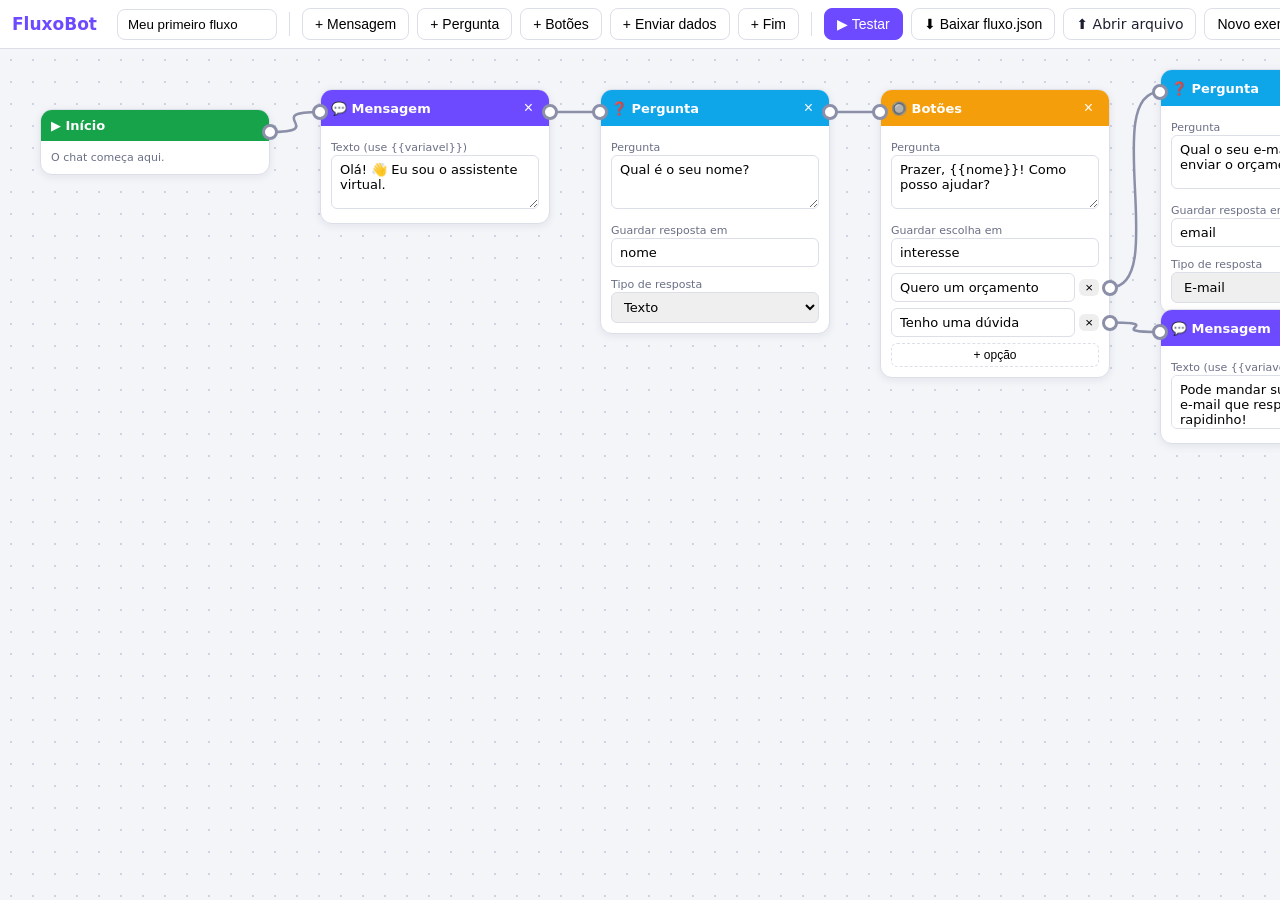
==== index.html @ 570aface "feat: FluxoBot - editor visual de chatbot e chat em portugues Co-Authored-By: Claude Sonnet 5.5 <nor" ====
<!doctype html>
<html lang="pt-BR">
<head>
  <meta charset="utf-8">
  <meta name="viewport" content="width=device-width, initial-scale=1">
  <title>FluxoBot - Editor</title>
  <link rel="stylesheet" href="estilo.css">
</head>
<body class="editor">
  <div class="barra">
    <h1>FluxoBot</h1>
    <input type="text" id="nome" placeholder="Nome do fluxo" title="Nome do fluxo">
    <span class="sep"></span>
    <button data-add="mensagem">+ Mensagem</button>
    <button data-add="pergunta">+ Pergunta</button>
    <button data-add="botoes">+ Botões</button>
    <button data-add="webhook">+ Enviar dados</button>
    <button data-add="fim">+ Fim</button>
    <span class="sep"></span>
    <button id="btn-testar" class="principal">▶ Testar</button>
    <button id="btn-baixar">⬇ Baixar fluxo.json</button>
    <label class="btn">⬆ Abrir arquivo<input type="file" id="arquivo" accept=".json" hidden></label>
    <button id="btn-novo">Novo exemplo</button>
    <span class="dica">Clique na bolinha da direita e depois na da esquerda de outro bloco para ligar. Clique na linha para apagar.</span>
  </div>
  <div class="area">
    <div id="canvas"><div id="quadro"><svg id="linhas"></svg></div></div>
    <aside id="teste">
      <div class="topo"><span>Teste do chat</span><span><button id="btn-reiniciar" title="Reiniciar">↻</button><button id="btn-fechar">✕</button></span></div>
      <div id="conversa"></div>
    </aside>
  </div>
  <script src="chat.js"></script>
  <script src="editor.js"></script>
</body>
</html>
---- estilo.css ----
:root { --cor: #6d4aff; --fundo: #f4f5f9; --borda: #dcdfe8; --texto: #1d2030; }
* { box-sizing: border-box; }
body { margin: 0; font-family: system-ui, Segoe UI, sans-serif; color: var(--texto); background: var(--fundo); }

/* ---------- Chat ---------- */
.fc-chat { display: flex; flex-direction: column; height: 100%; background: #fff; }
.fc-msgs { flex: 1; overflow-y: auto; padding: 16px; display: flex; flex-direction: column; gap: 8px; }
.fc-msg { max-width: 80%; padding: 10px 14px; border-radius: 16px; line-height: 1.4; white-space: pre-wrap; word-break: break-word; }
.fc-bot { background: #eceefc; align-self: flex-start; border-bottom-left-radius: 4px; }
.fc-user { background: var(--cor); color: #fff; align-self: flex-end; border-bottom-right-radius: 4px; }
.fc-entrada { padding: 12px; border-top: 1px solid var(--borda); min-height: 64px; }
.fc-entrada form { display: flex; gap: 8px; }
.fc-entrada input { flex: 1; padding: 10px 12px; border: 1px solid var(--borda); border-radius: 10px; font-size: 15px; }
.fc-entrada button, .fc-botoes button { background: var(--cor); color: #fff; border: 0; padding: 10px 16px; border-radius: 10px; font-size: 15px; cursor: pointer; }
.fc-botoes { display: flex; flex-wrap: wrap; gap: 8px; }
.fc-botoes button { background: #fff; color: var(--cor); border: 2px solid var(--cor); }
.fc-botoes button:hover { background: var(--cor); color: #fff; }

/* ---------- Editor ---------- */
body.editor { display: grid; grid-template-rows: auto 1fr; height: 100vh; overflow: hidden; }
.barra { display: flex; gap: 8px; align-items: center; padding: 8px 12px; background: #fff; border-bottom: 1px solid var(--borda); flex-wrap: wrap; }
.barra h1 { font-size: 17px; margin: 0 12px 0 0; color: var(--cor); }
.barra button, .barra label.btn { background: #fff; border: 1px solid var(--borda); padding: 7px 12px; border-radius: 8px; cursor: pointer; font-size: 14px; }
.barra button:hover, .barra label.btn:hover { border-color: var(--cor); }
.barra .principal { background: var(--cor); color: #fff; border-color: var(--cor); }
.barra .sep { width: 1px; height: 24px; background: var(--borda); margin: 0 4px; }
.barra input[type=text] { padding: 7px 10px; border: 1px solid var(--borda); border-radius: 8px; width: 160px; }
.area { display: flex; min-height: 0; }
#canvas { flex: 1; overflow: auto; position: relative; background-image: radial-gradient(#cfd3e3 1px, transparent 1px); background-size: 22px 22px; }
#quadro { position: relative; width: 3000px; height: 2000px; }
#linhas { position: absolute; inset: 0; width: 100%; height: 100%; pointer-events: none; }
#linhas path { fill: none; stroke: #8b8fa8; stroke-width: 2.5; pointer-events: stroke; cursor: pointer; }
#linhas path:hover { stroke: #e5484d; }
.no { position: absolute; width: 230px; background: #fff; border: 1px solid var(--borda); border-radius: 12px; box-shadow: 0 2px 8px rgba(30,30,60,.08); }
.no header { padding: 8px 10px; border-radius: 11px 11px 0 0; font-weight: 600; font-size: 13px; cursor: grab; display: flex; justify-content: space-between; align-items: center; color: #fff; }
.no header button { background: transparent; border: 0; color: #fff; cursor: pointer; font-size: 16px; }
.no .corpo { padding: 10px; display: flex; flex-direction: column; gap: 6px; }
.no textarea, .no input, .no select { width: 100%; padding: 6px 8px; border: 1px solid var(--borda); border-radius: 6px; font: inherit; font-size: 13px; }
.no textarea { resize: vertical; min-height: 54px; }
.no label { font-size: 11px; color: #6b6f85; }
.t-inicio header { background: #16a34a; } .t-mensagem header { background: #6d4aff; }
.t-pergunta header { background: #0ea5e9; } .t-botoes header { background: #f59e0b; }
.t-webhook header { background: #475569; } .t-fim header { background: #e5484d; }
.porta { position: absolute; width: 16px; height: 16px; border-radius: 50%; background: #fff; border: 3px solid #8b8fa8; cursor: pointer; z-index: 2; }
.porta:hover, .porta.ativa { border-color: var(--cor); background: var(--cor); }
.porta.entrada { left: -9px; top: 14px; }
.porta.saida { right: -9px; top: 14px; }
.opcao { display: flex; gap: 4px; position: relative; align-items: center; }
.opcao .porta { right: -19px; top: 50%; transform: translateY(-50%); }
.opcao button { border: 0; background: #eee; border-radius: 6px; cursor: pointer; }
.mini { font-size: 12px; padding: 4px 8px; border: 1px dashed var(--borda); background: #fff; border-radius: 6px; cursor: pointer; }
#teste { width: 360px; border-left: 1px solid var(--borda); display: none; flex-direction: column; background: #fff; }
#teste.aberto { display: flex; }
#teste .topo { display: flex; justify-content: space-between; padding: 8px 12px; border-bottom: 1px solid var(--borda); font-weight: 600; }
#teste .topo button { border: 0; background: transparent; cursor: pointer; }
#teste #conversa { flex: 1; min-height: 0; }
.dica { font-size: 12px; color: #6b6f85; margin-left: auto; }

/* ---------- Página do chat ---------- */
body.pagina-chat { height: 100vh; margin: 0; }
body.pagina-chat #chat { height: 100%; max-width: 520px; margin: 0 auto; }
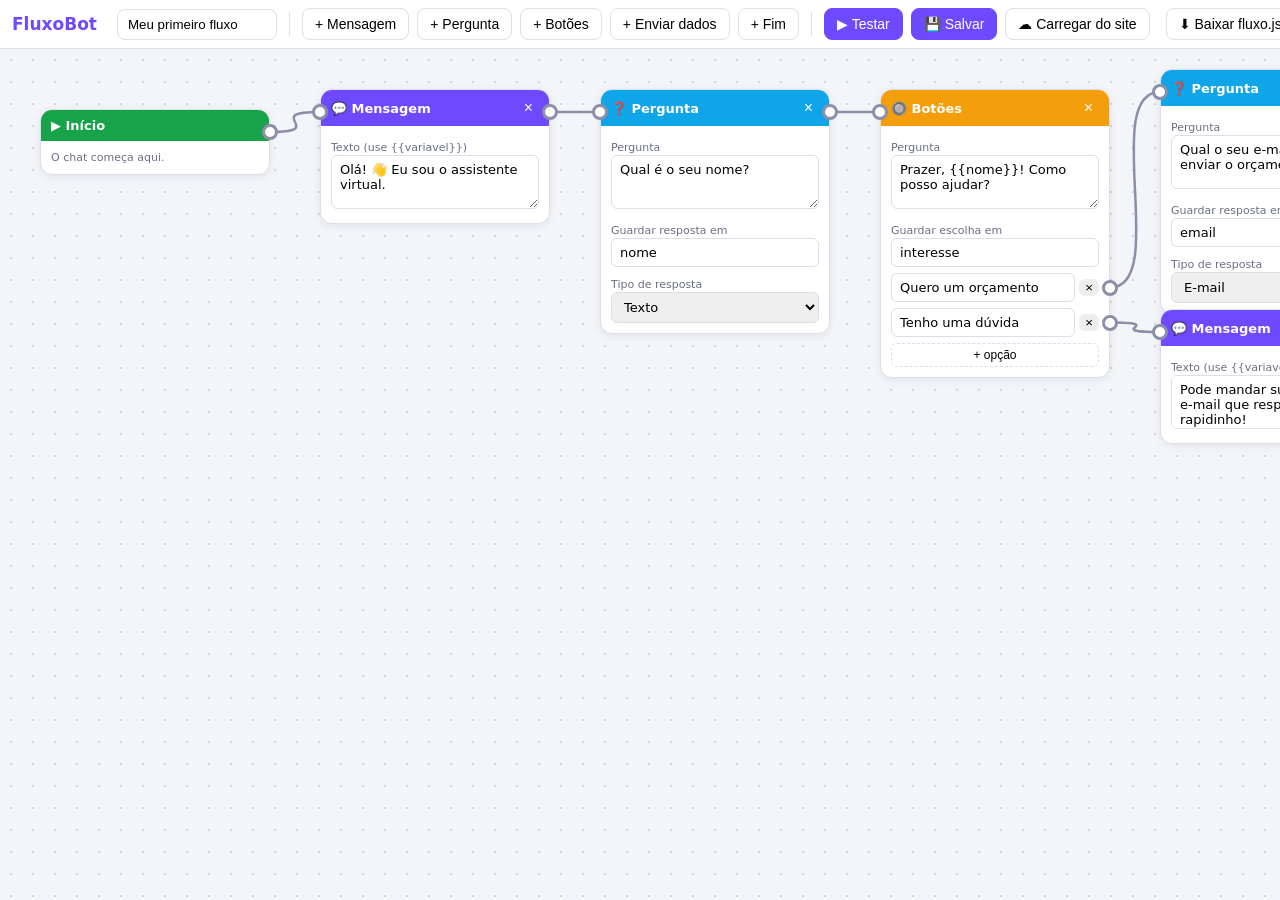
==== commit 41124c09: "feat: botao Salvar grava o fluxo direto no GitHub Co-Authored-By: Claude Sonnet 5.5 <noreply@anthrop" ====
--- a/index.html
+++ b/index.html
@@ -18,6 +18,9 @@
     <button data-add="fim">+ Fim</button>
     <span class="sep"></span>
     <button id="btn-testar" class="principal">▶ Testar</button>
+    <button id="btn-salvar" class="principal">💾 Salvar</button>
+    <button id="btn-carregar">☁ Carregar do site</button>
+    <span id="status" class="dica" style="margin-left:0"></span>
     <button id="btn-baixar">⬇ Baixar fluxo.json</button>
     <label class="btn">⬆ Abrir arquivo<input type="file" id="arquivo" accept=".json" hidden></label>
     <button id="btn-novo">Novo exemplo</button>
@@ -32,5 +35,6 @@
   </div>
   <script src="chat.js"></script>
   <script src="editor.js"></script>
+  <script src="salvar-github.js"></script>
 </body>
 </html>
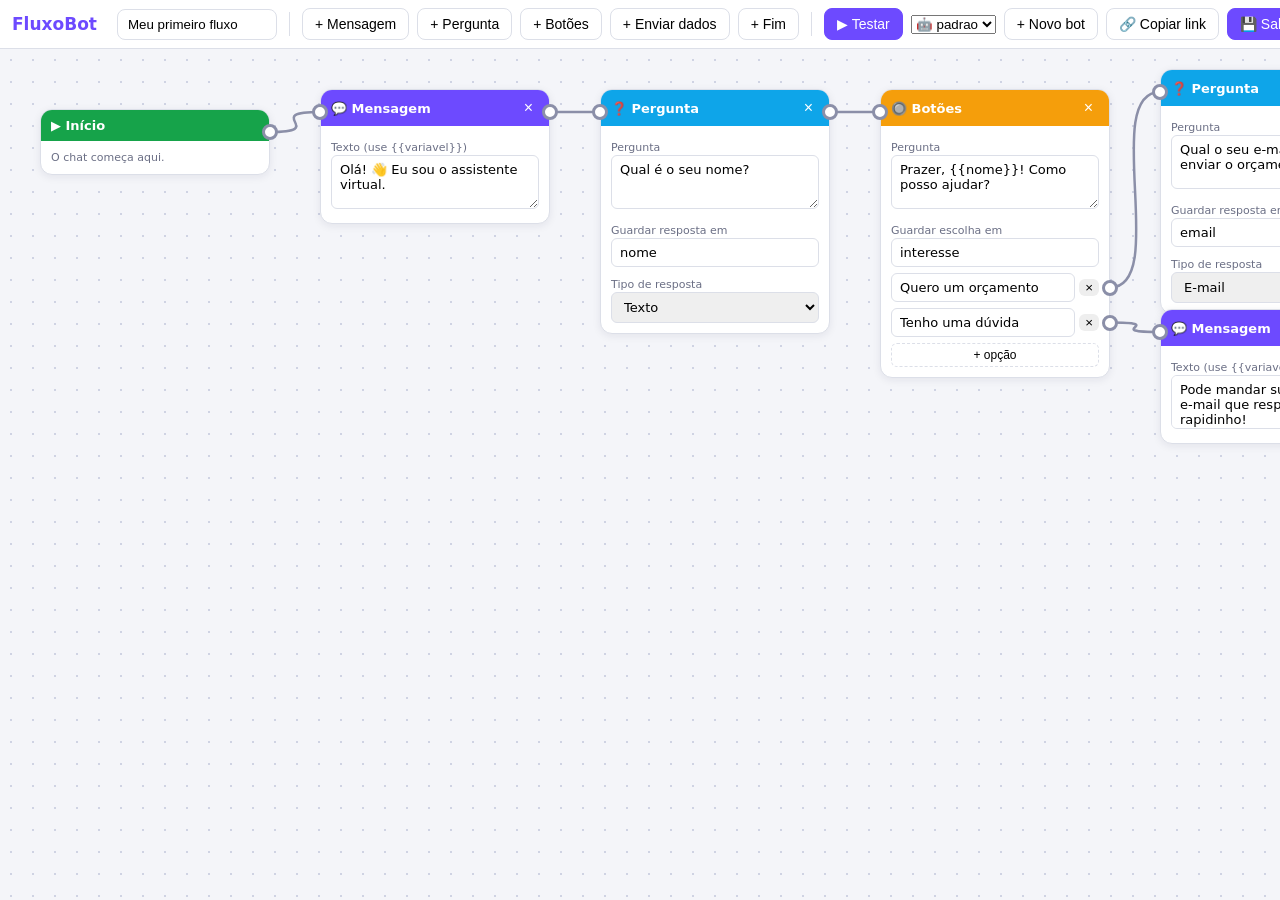
==== commit 790e8209: "feat: suporte a varios bots (pasta bots/) Co-Authored-By: Claude Sonnet 5.5 <noreply@anthropic.com>" ====
--- a/index.html
+++ b/index.html
@@ -18,8 +18,11 @@
     <button data-add="fim">+ Fim</button>
     <span class="sep"></span>
     <button id="btn-testar" class="principal">▶ Testar</button>
+    <select id="sel-bot" title="Escolha o bot"></select>
+    <button id="btn-novo-bot">+ Novo bot</button>
+    <button id="btn-link">🔗 Copiar link</button>
     <button id="btn-salvar" class="principal">💾 Salvar</button>
-    <button id="btn-carregar">☁ Carregar do site</button>
+    <button id="btn-carregar">☁ Recarregar</button>
     <span id="status" class="dica" style="margin-left:0"></span>
     <button id="btn-baixar">⬇ Baixar fluxo.json</button>
     <label class="btn">⬆ Abrir arquivo<input type="file" id="arquivo" accept=".json" hidden></label>
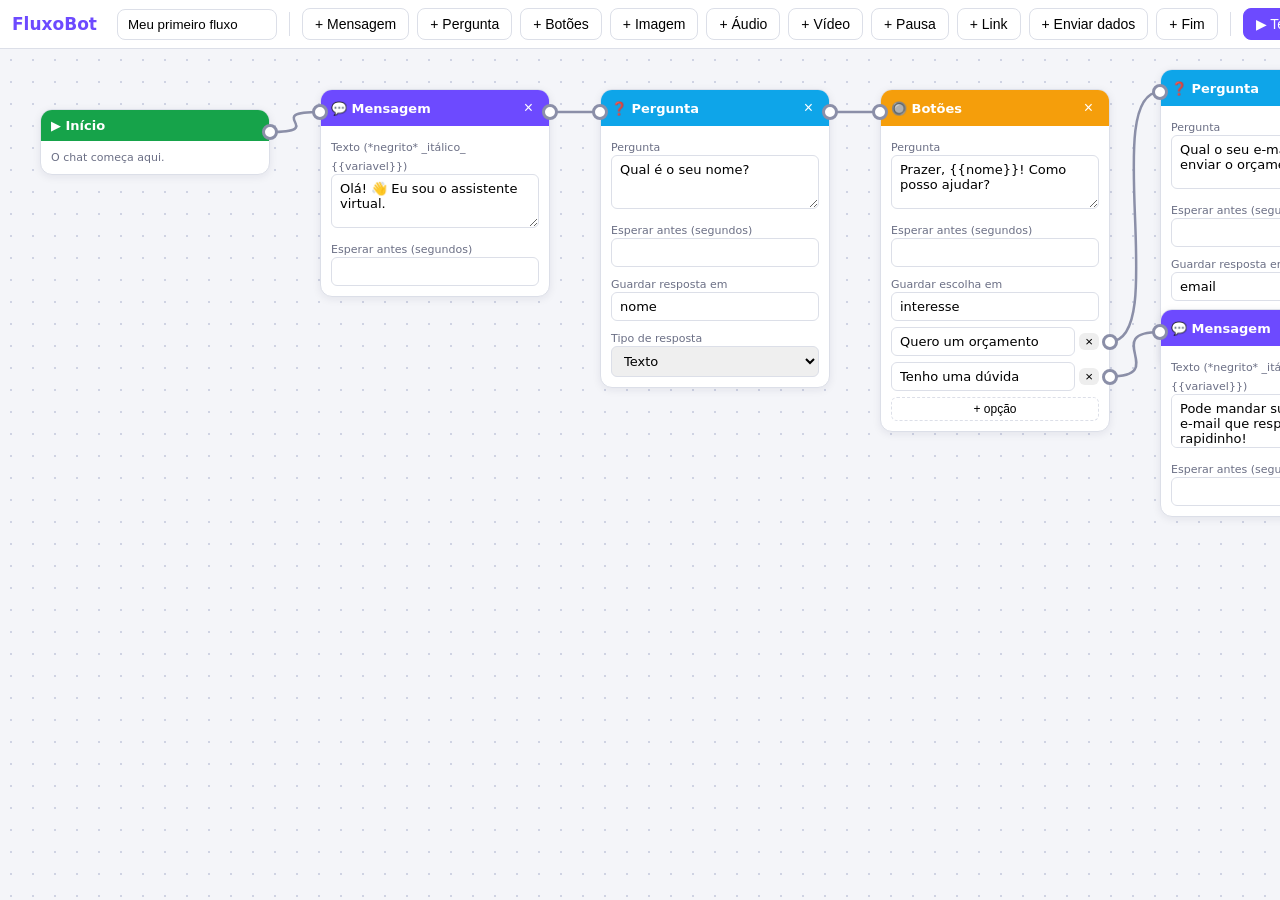
==== commit 6280251b: "feat: importar fluxos do Typebot e blocos de imagem, audio, video, link e pausa Co-Authored-By: Clau" ====
--- a/index.html
+++ b/index.html
@@ -14,6 +14,11 @@
     <button data-add="mensagem">+ Mensagem</button>
     <button data-add="pergunta">+ Pergunta</button>
     <button data-add="botoes">+ Botões</button>
+    <button data-add="imagem">+ Imagem</button>
+    <button data-add="audio">+ Áudio</button>
+    <button data-add="video">+ Vídeo</button>
+    <button data-add="espera">+ Pausa</button>
+    <button data-add="redirecionar">+ Link</button>
     <button data-add="webhook">+ Enviar dados</button>
     <button data-add="fim">+ Fim</button>
     <span class="sep"></span>
@@ -25,7 +30,7 @@
     <button id="btn-carregar">☁ Recarregar</button>
     <span id="status" class="dica" style="margin-left:0"></span>
     <button id="btn-baixar">⬇ Baixar fluxo.json</button>
-    <label class="btn">⬆ Abrir arquivo<input type="file" id="arquivo" accept=".json" hidden></label>
+    <label class="btn" title="Aceita fluxos do FluxoBot e exportados do Typebot">⬆ Importar .json<input type="file" id="arquivo" accept=".json" hidden></label>
     <button id="btn-novo">Novo exemplo</button>
     <span class="dica">Clique na bolinha da direita e depois na da esquerda de outro bloco para ligar. Clique na linha para apagar.</span>
   </div>
@@ -37,6 +42,7 @@
     </aside>
   </div>
   <script src="chat.js"></script>
+  <script src="importar-typebot.js"></script>
   <script src="editor.js"></script>
   <script src="salvar-github.js"></script>
 </body>
--- a/estilo.css
+++ b/estilo.css
@@ -59,3 +59,18 @@
 /* ---------- Página do chat ---------- */
 body.pagina-chat { height: 100vh; margin: 0; }
 body.pagina-chat #chat { height: 100%; max-width: 520px; margin: 0 auto; }
+
+/* ---------- Mídias no chat ---------- */
+.fc-midia { padding: 4px; background: #eceefc; }
+.fc-midia img, .fc-midia video { display: block; max-width: 100%; max-height: 420px; border-radius: 12px; }
+.fc-midia audio { display: block; width: 260px; max-width: 100%; }
+.fc-embed { display: block; width: 100%; min-width: 240px; aspect-ratio: 16 / 9; border: 0; border-radius: 12px; }
+.fc-link { display: inline-block; padding: 10px 16px; background: var(--cor); color: #fff; border-radius: 10px; text-decoration: none; font-weight: 600; }
+.fc-digitando { display: flex; gap: 4px; padding: 12px 14px; }
+.fc-digitando span { width: 7px; height: 7px; border-radius: 50%; background: #8b8fa8; animation: fc-pulo 1s infinite ease-in-out; }
+.fc-digitando span:nth-child(2) { animation-delay: .15s; }
+.fc-digitando span:nth-child(3) { animation-delay: .3s; }
+@keyframes fc-pulo { 0%, 60%, 100% { transform: translateY(0); opacity: .5; } 30% { transform: translateY(-4px); opacity: 1; } }
+.t-imagem header { background: #db2777; } .t-audio header { background: #7c3aed; }
+.t-video header { background: #0d9488; } .t-redirecionar header { background: #ea580c; }
+.t-espera header { background: #64748b; }
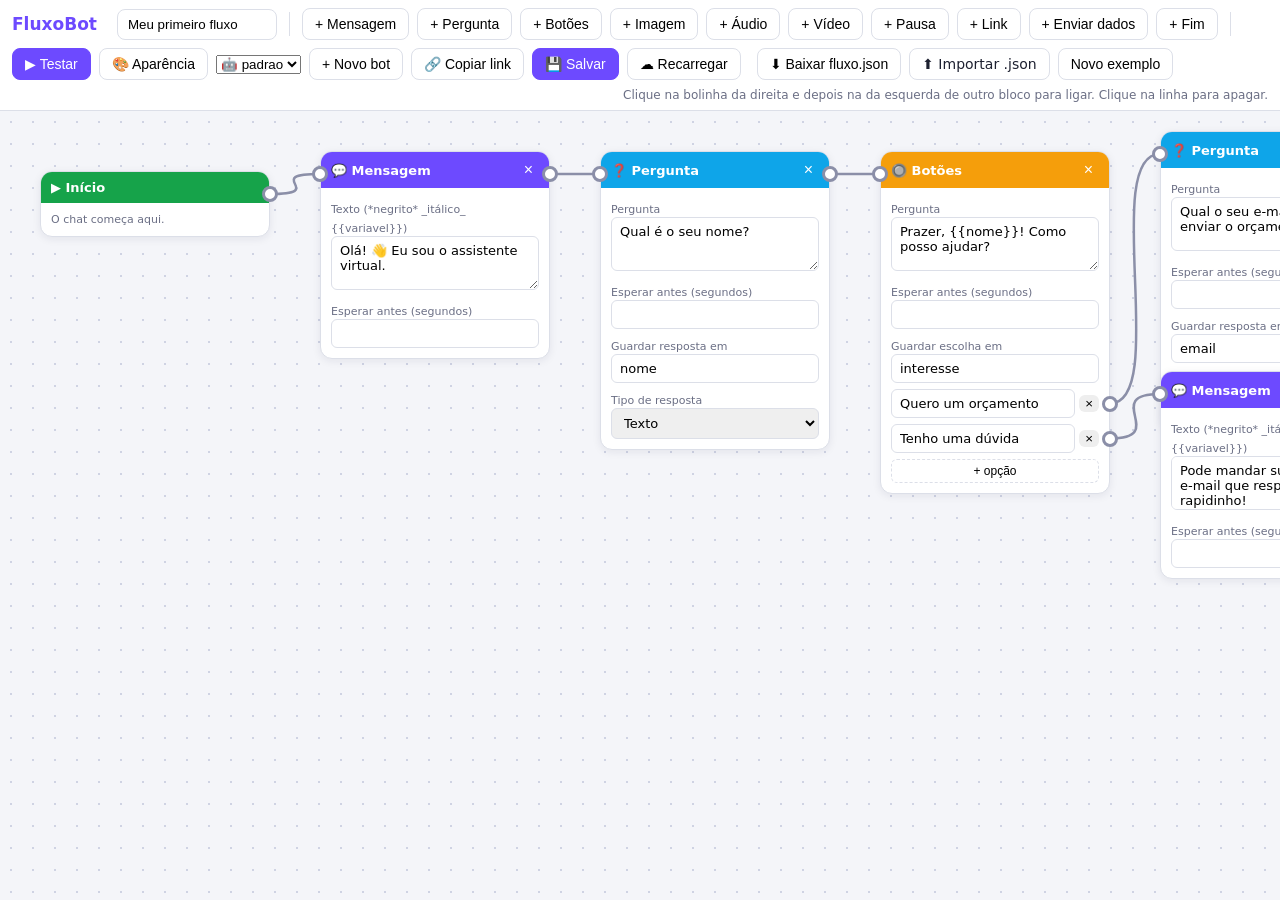
==== commit 73cd7ac8: "feat: painel de aparencia (tema) e importacao do tema do Typebot Co-Authored-By: Claude Sonnet 5.5 <" ====
--- a/index.html
+++ b/index.html
@@ -23,6 +23,7 @@
     <button data-add="fim">+ Fim</button>
     <span class="sep"></span>
     <button id="btn-testar" class="principal">▶ Testar</button>
+    <button id="btn-tema">🎨 Aparência</button>
     <select id="sel-bot" title="Escolha o bot"></select>
     <button id="btn-novo-bot">+ Novo bot</button>
     <button id="btn-link">🔗 Copiar link</button>
@@ -36,6 +37,7 @@
   </div>
   <div class="area">
     <div id="canvas"><div id="quadro"><svg id="linhas"></svg></div></div>
+    <aside id="tema"></aside>
     <aside id="teste">
       <div class="topo"><span>Teste do chat</span><span><button id="btn-reiniciar" title="Reiniciar">↻</button><button id="btn-fechar">✕</button></span></div>
       <div id="conversa"></div>
@@ -45,5 +47,6 @@
   <script src="importar-typebot.js"></script>
   <script src="editor.js"></script>
   <script src="salvar-github.js"></script>
+  <script src="tema.js"></script>
 </body>
 </html>
--- a/estilo.css
+++ b/estilo.css
@@ -74,3 +74,46 @@
 .t-imagem header { background: #db2777; } .t-audio header { background: #7c3aed; }
 .t-video header { background: #0d9488; } .t-redirecionar header { background: #ea580c; }
 .t-espera header { background: #64748b; }
+
+/* ---------- Tema (cores vêm de variáveis definidas pelo chat.js) ---------- */
+.fc-msgs { background-color: var(--fc-fundo, #fff); background-size: cover; background-position: center; }
+.fc-bot { background: var(--fc-bot-bg, #eceefc); color: var(--fc-bot-cor, inherit); }
+.fc-midia { background: var(--fc-bot-bg, #eceefc); }
+.fc-user { background: var(--fc-user-bg, var(--cor)); color: var(--fc-user-cor, #fff); }
+.fc-entrada button { background: var(--fc-btn-bg, var(--cor)); color: var(--fc-btn-cor, #fff); }
+.fc-botoes button { background: var(--fc-btn-bg, #fff); color: var(--fc-btn-cor, var(--cor)); border-color: var(--fc-btn-bg, var(--cor)); }
+.fc-botoes button:hover { background: var(--fc-btn-bg, var(--cor)); color: var(--fc-btn-cor, #fff); filter: brightness(.92); }
+.fc-link { background: var(--fc-btn-bg, var(--cor)); color: var(--fc-btn-cor, #fff); }
+.fc-barra { display: flex; align-items: center; gap: 10px; min-height: 55px; padding: 8px 12px; background: var(--fc-barra, #005e54); color: #fff; flex: none; }
+.fc-avatar { width: 38px; height: 38px; border-radius: 50%; object-fit: cover; }
+.fc-info { display: flex; flex-direction: column; flex: 1; min-width: 0; line-height: 1.2; }
+.fc-nome { font-size: 17px; font-weight: 600; white-space: nowrap; overflow: hidden; text-overflow: ellipsis; }
+.fc-status { font-size: 13px; opacity: .85; }
+.fc-acoes { display: flex; gap: 18px; align-items: center; }
+
+/* ---------- Painel Aparência (editor) ---------- */
+#tema { width: 320px; border-left: 1px solid var(--borda); display: none; flex-direction: column; background: #fff; overflow-y: auto; }
+#tema.aberto { display: flex; }
+#tema .topo { display: flex; justify-content: space-between; padding: 8px 12px; border-bottom: 1px solid var(--borda); font-weight: 600; position: sticky; top: 0; background: #fff; z-index: 1; }
+#tema .topo button { border: 0; background: transparent; cursor: pointer; font-size: 16px; }
+#tema .secao { padding: 12px; border-bottom: 1px solid var(--borda); display: flex; flex-direction: column; gap: 8px; }
+#tema h3 { margin: 0; font-size: 13px; color: #6b6f85; text-transform: uppercase; letter-spacing: .4px; }
+#tema .modelos { display: flex; gap: 8px; }
+#tema .modelos button { flex: 1; padding: 10px; border: 2px solid var(--borda); background: #fff; border-radius: 10px; cursor: pointer; font-size: 14px; }
+#tema .modelos button:hover { border-color: var(--cor); }
+#tema label { font-size: 12px; color: #6b6f85; display: block; margin-bottom: 3px; }
+#tema input[type=text] { width: 100%; padding: 7px 9px; border: 1px solid var(--borda); border-radius: 8px; font: inherit; font-size: 14px; }
+#tema .linha { display: flex; gap: 6px; }
+#tema .linha input[type=text] { flex: 1; }
+#tema .mini { white-space: nowrap; }
+#tema .cores { display: grid; grid-template-columns: 1fr 1fr; gap: 10px; }
+#tema .cor { display: flex; align-items: center; gap: 8px; }
+#tema .cor input { width: 38px; height: 30px; padding: 0; border: 1px solid var(--borda); border-radius: 6px; background: #fff; cursor: pointer; }
+#tema .cor span { font-size: 12px; line-height: 1.2; }
+#tema .interruptor { display: flex; align-items: center; gap: 8px; font-size: 14px; cursor: pointer; }
+
+/* Layout do editor: a área não pode ficar maior que a janela (o canvas rola por dentro) */
+body.editor { grid-template-columns: minmax(0, 1fr); }
+.area { min-width: 0; }
+#canvas { min-width: 0; }
+#tema, #teste { flex: none; }
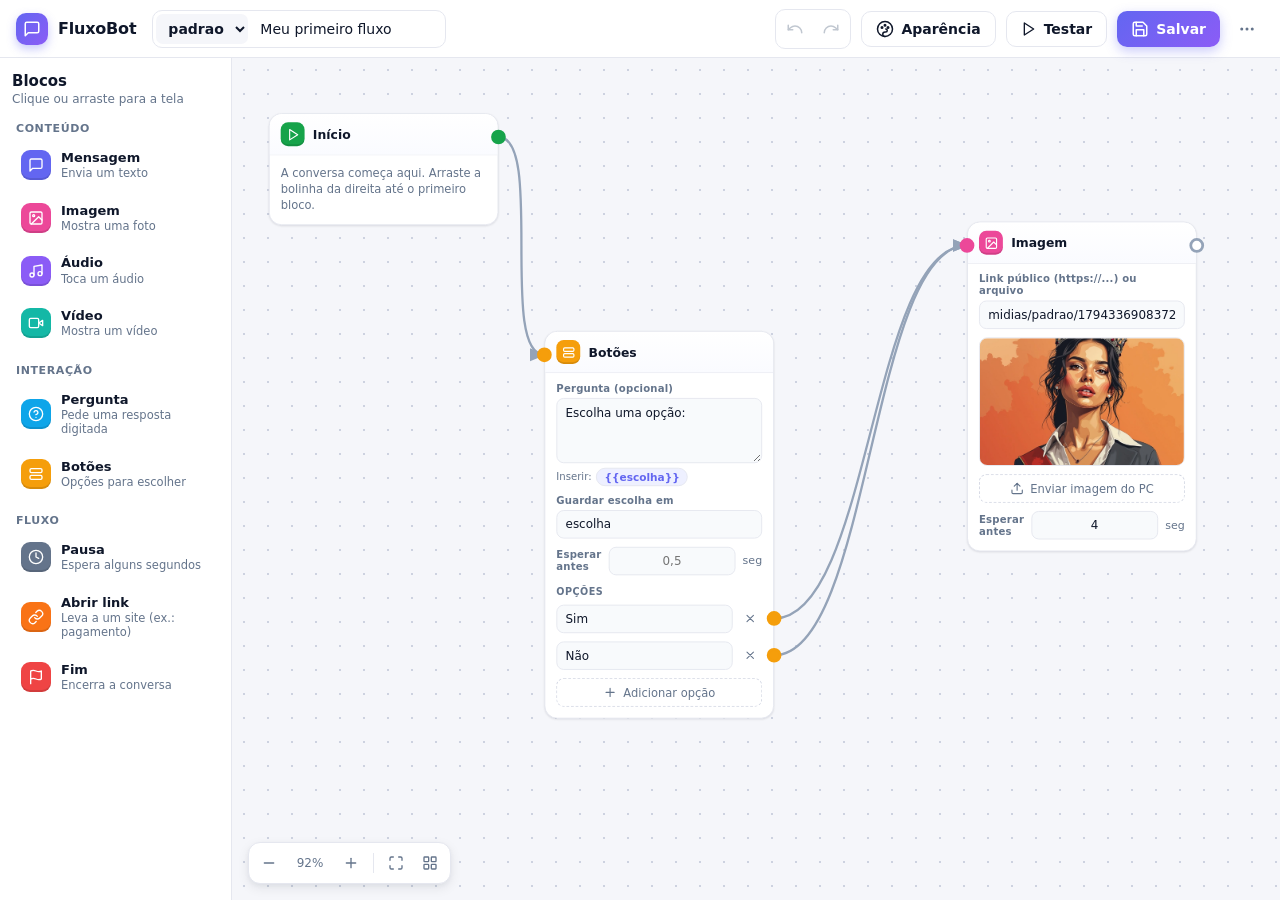
==== commit 815f5b1e: "feat: editor premium (zoom, selecao, duplicar, ligar por arraste, desfazer), registro automatico na " ====
--- a/index.html
+++ b/index.html
@@ -5,48 +5,97 @@
   <meta name="viewport" content="width=device-width, initial-scale=1">
   <title>FluxoBot - Editor</title>
   <link rel="stylesheet" href="estilo.css">
+  <link rel="stylesheet" href="editor.css">
 </head>
 <body class="editor">
-  <div class="barra">
-    <h1>FluxoBot</h1>
-    <input type="text" id="nome" placeholder="Nome do fluxo" title="Nome do fluxo">
-    <span class="sep"></span>
-    <button data-add="mensagem">+ Mensagem</button>
-    <button data-add="pergunta">+ Pergunta</button>
-    <button data-add="botoes">+ Botões</button>
-    <button data-add="imagem">+ Imagem</button>
-    <button data-add="audio">+ Áudio</button>
-    <button data-add="video">+ Vídeo</button>
-    <button data-add="espera">+ Pausa</button>
-    <button data-add="redirecionar">+ Link</button>
-    <button data-add="webhook">+ Enviar dados</button>
-    <button data-add="fim">+ Fim</button>
-    <span class="sep"></span>
-    <button id="btn-testar" class="principal">▶ Testar</button>
-    <button id="btn-tema">🎨 Aparência</button>
-    <select id="sel-bot" title="Escolha o bot"></select>
-    <button id="btn-novo-bot">+ Novo bot</button>
-    <button id="btn-link">🔗 Copiar link</button>
-    <button id="btn-salvar" class="principal">💾 Salvar</button>
-    <button id="btn-carregar">☁ Recarregar</button>
-    <span id="status" class="dica" style="margin-left:0"></span>
-    <button id="btn-baixar">⬇ Baixar fluxo.json</button>
-    <label class="btn" title="Aceita fluxos do FluxoBot e exportados do Typebot">⬆ Importar .json<input type="file" id="arquivo" accept=".json" hidden></label>
-    <button id="btn-novo">Novo exemplo</button>
-    <span class="dica">Clique na bolinha da direita e depois na da esquerda de outro bloco para ligar. Clique na linha para apagar.</span>
-  </div>
-  <div class="area">
-    <div id="canvas"><div id="quadro"><svg id="linhas"></svg></div></div>
+  <header class="topo">
+    <div class="marca">
+      <span class="logo" id="logo"></span>
+      <span class="marca-nome">FluxoBot</span>
+    </div>
+    <div class="seletor-bot">
+      <select id="sel-bot" title="Escolha o bot"></select>
+      <input type="text" id="nome" placeholder="Nome do bot" title="Nome do bot (também é o nome da aba na planilha)">
+    </div>
+    <span id="estado" class="estado"></span>
+    <button type="button" id="stats" class="stats" title="Acessos deste bot (clique para atualizar)" hidden></button>
+    <span class="espaco"></span>
+    <div class="grupo">
+      <button type="button" id="btn-desfazer" class="ico" title="Desfazer (Ctrl+Z)"></button>
+      <button type="button" id="btn-refazer" class="ico" title="Refazer (Ctrl+Y)"></button>
+    </div>
+    <button type="button" id="btn-tema" class="sec"></button>
+    <button type="button" id="btn-testar" class="sec"></button>
+    <button type="button" id="btn-salvar" class="prim"></button>
+    <button type="button" id="btn-menu" class="ico" title="Mais opções"></button>
+  </header>
+
+  <div class="corpo">
+    <aside id="paleta"></aside>
+
+    <main id="area">
+      <div id="canvas"><div id="palco"><div id="quadro"><svg id="linhas"></svg></div></div></div>
+      <div class="controles-zoom">
+        <button type="button" id="zoom-menos" title="Diminuir"></button>
+        <span id="zoom-valor">100%</span>
+        <button type="button" id="zoom-mais" title="Aumentar"></button>
+        <span class="sep"></span>
+        <button type="button" id="zoom-ajustar" title="Mostrar tudo"></button>
+        <button type="button" id="btn-organizar" title="Organizar blocos automaticamente"></button>
+      </div>
+      <div class="dica-atalhos">
+        <span><b>Ligar:</b> arraste a bolinha até outro bloco</span>
+        <span><b>Vários:</b> Shift + arrastar</span>
+        <span><b>Zoom:</b> Ctrl + roda</span>
+        <span><b>Duplicar:</b> Ctrl+D</span>
+      </div>
+    </main>
+
     <aside id="tema"></aside>
     <aside id="teste">
-      <div class="topo"><span>Teste do chat</span><span><button id="btn-reiniciar" title="Reiniciar">↻</button><button id="btn-fechar">✕</button></span></div>
+      <div class="topo-painel">
+        <span>Teste do chat</span>
+        <span class="acoes-painel">
+          <button type="button" id="btn-reiniciar" title="Reiniciar a conversa"></button>
+          <button type="button" id="btn-fechar" title="Fechar"></button>
+        </span>
+      </div>
       <div id="conversa"></div>
     </aside>
   </div>
+
+  <input type="file" id="arquivo" accept=".json" hidden>
+  <div id="toasts" aria-live="polite"></div>
+
+  <script src="ui.js"></script>
   <script src="chat.js"></script>
   <script src="importar-typebot.js"></script>
+  <script src="editor-nos.js"></script>
+  <script>
+    // Ícones dos botões fixos da barra
+    (function () {
+      const icone = (id, nome, texto, tam) => {
+        const b = document.getElementById(id);
+        b.insertAdjacentHTML("afterbegin", UI.icone(nome, tam || 18));
+        if (texto) b.append(UI.el("span", "", texto));
+      };
+      document.getElementById("logo").innerHTML = UI.icone("mensagem", 18);
+      icone("btn-desfazer", "desfazer");
+      icone("btn-refazer", "refazer");
+      icone("btn-tema", "paleta", "Aparência");
+      icone("btn-testar", "testar", "Testar", 16);
+      icone("btn-salvar", "salvar", "Salvar");
+      icone("btn-menu", "mais");
+      icone("zoom-menos", "menos", "", 16);
+      icone("zoom-mais", "mais1", "", 16);
+      icone("zoom-ajustar", "ajustar", "", 16);
+      icone("btn-organizar", "organizar", "", 16);
+      icone("btn-reiniciar", "reiniciar", "", 16);
+      icone("btn-fechar", "x", "", 16);
+    })();
+  </script>
   <script src="editor.js"></script>
-  <script src="salvar-github.js"></script>
+  <script src="bots.js"></script>
   <script src="tema.js"></script>
 </body>
 </html>
--- a/estilo.css
+++ b/estilo.css
@@ -1,89 +1,36 @@
-:root { --cor: #6d4aff; --fundo: #f4f5f9; --borda: #dcdfe8; --texto: #1d2030; }
+/* Estilo do CHAT (usado em chat.html e na prévia do editor). */
+:root { --cor: #6d4aff; --borda: #dcdfe8; --texto: #1d2030; }
 * { box-sizing: border-box; }
-body { margin: 0; font-family: system-ui, Segoe UI, sans-serif; color: var(--texto); background: var(--fundo); }
+body { margin: 0; font-family: system-ui, "Segoe UI", Roboto, sans-serif; color: var(--texto); background: #f4f5f9; }
 
-/* ---------- Chat ---------- */
 .fc-chat { display: flex; flex-direction: column; height: 100%; background: #fff; }
-.fc-msgs { flex: 1; overflow-y: auto; padding: 16px; display: flex; flex-direction: column; gap: 8px; }
+.fc-msgs { flex: 1; overflow-y: auto; padding: 16px; display: flex; flex-direction: column; gap: 8px; background-color: var(--fc-fundo, #fff); background-size: cover; background-position: center; }
 .fc-msg { max-width: 80%; padding: 10px 14px; border-radius: 16px; line-height: 1.4; white-space: pre-wrap; word-break: break-word; }
-.fc-bot { background: #eceefc; align-self: flex-start; border-bottom-left-radius: 4px; }
-.fc-user { background: var(--cor); color: #fff; align-self: flex-end; border-bottom-right-radius: 4px; }
-.fc-entrada { padding: 12px; border-top: 1px solid var(--borda); min-height: 64px; }
+.fc-bot { background: var(--fc-bot-bg, #eceefc); color: var(--fc-bot-cor, inherit); align-self: flex-start; border-bottom-left-radius: 4px; }
+.fc-user { background: var(--fc-user-bg, var(--cor)); color: var(--fc-user-cor, #fff); align-self: flex-end; border-bottom-right-radius: 4px; }
+.fc-entrada { padding: 12px; border-top: 1px solid var(--borda); min-height: 64px; background: #fff; }
 .fc-entrada form { display: flex; gap: 8px; }
 .fc-entrada input { flex: 1; padding: 10px 12px; border: 1px solid var(--borda); border-radius: 10px; font-size: 15px; }
-.fc-entrada button, .fc-botoes button { background: var(--cor); color: #fff; border: 0; padding: 10px 16px; border-radius: 10px; font-size: 15px; cursor: pointer; }
+.fc-entrada button { background: var(--fc-btn-bg, var(--cor)); color: var(--fc-btn-cor, #fff); border: 0; padding: 10px 16px; border-radius: 10px; font-size: 15px; cursor: pointer; }
 .fc-botoes { display: flex; flex-wrap: wrap; gap: 8px; }
-.fc-botoes button { background: #fff; color: var(--cor); border: 2px solid var(--cor); }
-.fc-botoes button:hover { background: var(--cor); color: #fff; }
+.fc-botoes button { background: var(--fc-btn-bg, #fff); color: var(--fc-btn-cor, var(--cor)); border: 2px solid var(--fc-btn-bg, var(--cor)); padding: 10px 16px; border-radius: 10px; font-size: 15px; cursor: pointer; }
+.fc-botoes button:hover { background: var(--fc-btn-bg, var(--cor)); color: var(--fc-btn-cor, #fff); filter: brightness(.92); }
 
-/* ---------- Editor ---------- */
-body.editor { display: grid; grid-template-rows: auto 1fr; height: 100vh; overflow: hidden; }
-.barra { display: flex; gap: 8px; align-items: center; padding: 8px 12px; background: #fff; border-bottom: 1px solid var(--borda); flex-wrap: wrap; }
-.barra h1 { font-size: 17px; margin: 0 12px 0 0; color: var(--cor); }
-.barra button, .barra label.btn { background: #fff; border: 1px solid var(--borda); padding: 7px 12px; border-radius: 8px; cursor: pointer; font-size: 14px; }
-.barra button:hover, .barra label.btn:hover { border-color: var(--cor); }
-.barra .principal { background: var(--cor); color: #fff; border-color: var(--cor); }
-.barra .sep { width: 1px; height: 24px; background: var(--borda); margin: 0 4px; }
-.barra input[type=text] { padding: 7px 10px; border: 1px solid var(--borda); border-radius: 8px; width: 160px; }
-.area { display: flex; min-height: 0; }
-#canvas { flex: 1; overflow: auto; position: relative; background-image: radial-gradient(#cfd3e3 1px, transparent 1px); background-size: 22px 22px; }
-#quadro { position: relative; width: 3000px; height: 2000px; }
-#linhas { position: absolute; inset: 0; width: 100%; height: 100%; pointer-events: none; }
-#linhas path { fill: none; stroke: #8b8fa8; stroke-width: 2.5; pointer-events: stroke; cursor: pointer; }
-#linhas path:hover { stroke: #e5484d; }
-.no { position: absolute; width: 230px; background: #fff; border: 1px solid var(--borda); border-radius: 12px; box-shadow: 0 2px 8px rgba(30,30,60,.08); }
-.no header { padding: 8px 10px; border-radius: 11px 11px 0 0; font-weight: 600; font-size: 13px; cursor: grab; display: flex; justify-content: space-between; align-items: center; color: #fff; }
-.no header button { background: transparent; border: 0; color: #fff; cursor: pointer; font-size: 16px; }
-.no .corpo { padding: 10px; display: flex; flex-direction: column; gap: 6px; }
-.no textarea, .no input, .no select { width: 100%; padding: 6px 8px; border: 1px solid var(--borda); border-radius: 6px; font: inherit; font-size: 13px; }
-.no textarea { resize: vertical; min-height: 54px; }
-.no label { font-size: 11px; color: #6b6f85; }
-.t-inicio header { background: #16a34a; } .t-mensagem header { background: #6d4aff; }
-.t-pergunta header { background: #0ea5e9; } .t-botoes header { background: #f59e0b; }
-.t-webhook header { background: #475569; } .t-fim header { background: #e5484d; }
-.porta { position: absolute; width: 16px; height: 16px; border-radius: 50%; background: #fff; border: 3px solid #8b8fa8; cursor: pointer; z-index: 2; }
-.porta:hover, .porta.ativa { border-color: var(--cor); background: var(--cor); }
-.porta.entrada { left: -9px; top: 14px; }
-.porta.saida { right: -9px; top: 14px; }
-.opcao { display: flex; gap: 4px; position: relative; align-items: center; }
-.opcao .porta { right: -19px; top: 50%; transform: translateY(-50%); }
-.opcao button { border: 0; background: #eee; border-radius: 6px; cursor: pointer; }
-.mini { font-size: 12px; padding: 4px 8px; border: 1px dashed var(--borda); background: #fff; border-radius: 6px; cursor: pointer; }
-#teste { width: 360px; border-left: 1px solid var(--borda); display: none; flex-direction: column; background: #fff; }
-#teste.aberto { display: flex; }
-#teste .topo { display: flex; justify-content: space-between; padding: 8px 12px; border-bottom: 1px solid var(--borda); font-weight: 600; }
-#teste .topo button { border: 0; background: transparent; cursor: pointer; }
-#teste #conversa { flex: 1; min-height: 0; }
-.dica { font-size: 12px; color: #6b6f85; margin-left: auto; }
-
-/* ---------- Página do chat ---------- */
-body.pagina-chat { height: 100vh; margin: 0; }
-body.pagina-chat #chat { height: 100%; max-width: 520px; margin: 0 auto; }
-
-/* ---------- Mídias no chat ---------- */
-.fc-midia { padding: 4px; background: #eceefc; }
+/* Mídias */
+.fc-midia { padding: 4px; background: var(--fc-bot-bg, #eceefc); }
 .fc-midia img, .fc-midia video { display: block; max-width: 100%; max-height: 420px; border-radius: 12px; }
 .fc-midia audio { display: block; width: 260px; max-width: 100%; }
 .fc-embed { display: block; width: 100%; min-width: 240px; aspect-ratio: 16 / 9; border: 0; border-radius: 12px; }
-.fc-link { display: inline-block; padding: 10px 16px; background: var(--cor); color: #fff; border-radius: 10px; text-decoration: none; font-weight: 600; }
+.fc-link { display: inline-block; padding: 10px 16px; background: var(--fc-btn-bg, var(--cor)); color: var(--fc-btn-cor, #fff); border-radius: 10px; text-decoration: none; font-weight: 600; }
+
+/* "digitando..." */
 .fc-digitando { display: flex; gap: 4px; padding: 12px 14px; }
 .fc-digitando span { width: 7px; height: 7px; border-radius: 50%; background: #8b8fa8; animation: fc-pulo 1s infinite ease-in-out; }
 .fc-digitando span:nth-child(2) { animation-delay: .15s; }
 .fc-digitando span:nth-child(3) { animation-delay: .3s; }
 @keyframes fc-pulo { 0%, 60%, 100% { transform: translateY(0); opacity: .5; } 30% { transform: translateY(-4px); opacity: 1; } }
-.t-imagem header { background: #db2777; } .t-audio header { background: #7c3aed; }
-.t-video header { background: #0d9488; } .t-redirecionar header { background: #ea580c; }
-.t-espera header { background: #64748b; }
 
-/* ---------- Tema (cores vêm de variáveis definidas pelo chat.js) ---------- */
-.fc-msgs { background-color: var(--fc-fundo, #fff); background-size: cover; background-position: center; }
-.fc-bot { background: var(--fc-bot-bg, #eceefc); color: var(--fc-bot-cor, inherit); }
-.fc-midia { background: var(--fc-bot-bg, #eceefc); }
-.fc-user { background: var(--fc-user-bg, var(--cor)); color: var(--fc-user-cor, #fff); }
-.fc-entrada button { background: var(--fc-btn-bg, var(--cor)); color: var(--fc-btn-cor, #fff); }
-.fc-botoes button { background: var(--fc-btn-bg, #fff); color: var(--fc-btn-cor, var(--cor)); border-color: var(--fc-btn-bg, var(--cor)); }
-.fc-botoes button:hover { background: var(--fc-btn-bg, var(--cor)); color: var(--fc-btn-cor, #fff); filter: brightness(.92); }
-.fc-link { background: var(--fc-btn-bg, var(--cor)); color: var(--fc-btn-cor, #fff); }
+/* Barra de contato (topo) */
 .fc-barra { display: flex; align-items: center; gap: 10px; min-height: 55px; padding: 8px 12px; background: var(--fc-barra, #005e54); color: #fff; flex: none; }
 .fc-avatar { width: 38px; height: 38px; border-radius: 50%; object-fit: cover; }
 .fc-info { display: flex; flex-direction: column; flex: 1; min-width: 0; line-height: 1.2; }
@@ -91,29 +38,6 @@
 .fc-status { font-size: 13px; opacity: .85; }
 .fc-acoes { display: flex; gap: 18px; align-items: center; }
 
-/* ---------- Painel Aparência (editor) ---------- */
-#tema { width: 320px; border-left: 1px solid var(--borda); display: none; flex-direction: column; background: #fff; overflow-y: auto; }
-#tema.aberto { display: flex; }
-#tema .topo { display: flex; justify-content: space-between; padding: 8px 12px; border-bottom: 1px solid var(--borda); font-weight: 600; position: sticky; top: 0; background: #fff; z-index: 1; }
-#tema .topo button { border: 0; background: transparent; cursor: pointer; font-size: 16px; }
-#tema .secao { padding: 12px; border-bottom: 1px solid var(--borda); display: flex; flex-direction: column; gap: 8px; }
-#tema h3 { margin: 0; font-size: 13px; color: #6b6f85; text-transform: uppercase; letter-spacing: .4px; }
-#tema .modelos { display: flex; gap: 8px; }
-#tema .modelos button { flex: 1; padding: 10px; border: 2px solid var(--borda); background: #fff; border-radius: 10px; cursor: pointer; font-size: 14px; }
-#tema .modelos button:hover { border-color: var(--cor); }
-#tema label { font-size: 12px; color: #6b6f85; display: block; margin-bottom: 3px; }
-#tema input[type=text] { width: 100%; padding: 7px 9px; border: 1px solid var(--borda); border-radius: 8px; font: inherit; font-size: 14px; }
-#tema .linha { display: flex; gap: 6px; }
-#tema .linha input[type=text] { flex: 1; }
-#tema .mini { white-space: nowrap; }
-#tema .cores { display: grid; grid-template-columns: 1fr 1fr; gap: 10px; }
-#tema .cor { display: flex; align-items: center; gap: 8px; }
-#tema .cor input { width: 38px; height: 30px; padding: 0; border: 1px solid var(--borda); border-radius: 6px; background: #fff; cursor: pointer; }
-#tema .cor span { font-size: 12px; line-height: 1.2; }
-#tema .interruptor { display: flex; align-items: center; gap: 8px; font-size: 14px; cursor: pointer; }
-
-/* Layout do editor: a área não pode ficar maior que a janela (o canvas rola por dentro) */
-body.editor { grid-template-columns: minmax(0, 1fr); }
-.area { min-width: 0; }
-#canvas { min-width: 0; }
-#tema, #teste { flex: none; }
+/* Página do chat */
+body.pagina-chat { height: 100vh; margin: 0; }
+body.pagina-chat #chat { height: 100%; max-width: 520px; margin: 0 auto; }
--- a/editor.css
+++ b/editor.css
@@ -0,0 +1,212 @@
+/* Editor FluxoBot: visual premium */
+:root {
+  --bg: #f5f6fa;
+  --superficie: #ffffff;
+  --borda: #e5e7ef;
+  --borda-forte: #d3d7e3;
+  --texto: #0f172a;
+  --texto-2: #64748b;
+  --acento: #6366f1;
+  --acento-2: #8b5cf6;
+  --acento-suave: #eef0ff;
+  --perigo: #e11d48;
+  --sombra-1: 0 1px 2px rgba(15, 23, 42, .06), 0 1px 3px rgba(15, 23, 42, .05);
+  --sombra-2: 0 4px 12px rgba(15, 23, 42, .08), 0 2px 4px rgba(15, 23, 42, .04);
+  --sombra-3: 0 16px 40px rgba(15, 23, 42, .18);
+  --raio: 12px;
+  --cor: #6366f1;
+}
+* { box-sizing: border-box; }
+html, body { height: 100%; }
+body.editor { margin: 0; display: flex; flex-direction: column; overflow: hidden; background: var(--bg); color: var(--texto); font-family: "Inter", system-ui, "Segoe UI", Roboto, sans-serif; font-size: 14px; }
+button { font: inherit; color: inherit; cursor: pointer; }
+button:disabled { opacity: .4; cursor: default; }
+svg { flex: none; }
+
+/* ---------- Barra superior ---------- */
+.topo { display: flex; align-items: center; gap: 10px; height: 58px; padding: 0 16px; background: rgba(255, 255, 255, .92); backdrop-filter: blur(8px); border-bottom: 1px solid var(--borda); flex: none; z-index: 20; }
+.marca { display: flex; align-items: center; gap: 10px; margin-right: 6px; }
+.logo { width: 32px; height: 32px; border-radius: 10px; display: grid; place-items: center; color: #fff; background: linear-gradient(135deg, var(--acento), var(--acento-2)); box-shadow: 0 4px 10px rgba(99, 102, 241, .35); }
+.marca-nome { font-weight: 700; font-size: 16px; letter-spacing: -.2px; }
+.seletor-bot { display: flex; align-items: center; gap: 4px; padding: 3px; border: 1px solid var(--borda); border-radius: 10px; background: var(--superficie); }
+.seletor-bot select { border: 0; background: var(--bg); padding: 6px 8px; border-radius: 7px; font: inherit; font-weight: 600; color: var(--texto); max-width: 150px; cursor: pointer; }
+.seletor-bot input { border: 0; padding: 6px 8px; width: 190px; border-radius: 7px; font: inherit; background: transparent; color: var(--texto); }
+.seletor-bot input:hover { background: var(--bg); }
+.seletor-bot input:focus { outline: 2px solid var(--acento); background: #fff; }
+.espaco { flex: 1; }
+.estado { font-size: 12px; color: var(--texto-2); padding: 4px 10px; border-radius: 999px; }
+.estado.sujo { background: #fff7ed; color: #c2410c; }
+.estado.salvo { background: #ecfdf5; color: #047857; }
+.stats { border: 1px solid var(--borda); background: var(--superficie); border-radius: 999px; padding: 5px 12px; font-size: 12px; color: var(--texto-2); }
+.stats b { color: var(--texto); }
+.stats:hover { border-color: var(--acento); }
+.grupo { display: flex; gap: 2px; padding: 2px; border: 1px solid var(--borda); border-radius: 10px; background: var(--superficie); }
+button.ico { width: 34px; height: 34px; display: grid; place-items: center; border: 0; border-radius: 8px; background: transparent; color: var(--texto-2); }
+button.ico:hover:not(:disabled) { background: var(--bg); color: var(--texto); }
+button.sec, button.prim, button.perigo { display: inline-flex; align-items: center; gap: 7px; height: 36px; padding: 0 14px; border-radius: 10px; font-weight: 600; border: 1px solid var(--borda); background: var(--superficie); transition: box-shadow .15s, border-color .15s, transform .05s; }
+button.sec:hover { border-color: var(--borda-forte); box-shadow: var(--sombra-1); }
+button.prim { color: #fff; border: 0; background: linear-gradient(135deg, var(--acento), var(--acento-2)); box-shadow: 0 4px 12px rgba(99, 102, 241, .35); }
+button.prim:hover:not(:disabled) { box-shadow: 0 6px 16px rgba(99, 102, 241, .45); }
+button.prim:active { transform: translateY(1px); }
+button.perigo { color: #fff; border: 0; background: var(--perigo); }
+
+/* ---------- Corpo ---------- */
+.corpo { flex: 1; display: flex; min-height: 0; min-width: 0; }
+#paleta { width: 232px; flex: none; background: var(--superficie); border-right: 1px solid var(--borda); padding: 14px 12px; overflow-y: auto; }
+.paleta-titulo { font-weight: 700; font-size: 15px; }
+.paleta-dica { margin: 2px 0 6px; color: var(--texto-2); font-size: 12px; }
+.paleta-grupo { margin: 16px 4px 6px; font-size: 11px; letter-spacing: .6px; text-transform: uppercase; color: var(--texto-2); }
+.bloco-item { display: flex; align-items: center; gap: 10px; width: 100%; padding: 8px; margin-bottom: 4px; border: 1px solid transparent; border-radius: 10px; background: transparent; text-align: left; cursor: grab; }
+.bloco-item:hover { background: var(--bg); border-color: var(--borda); }
+.bloco-item:active { cursor: grabbing; }
+.bloco-texto { display: flex; flex-direction: column; min-width: 0; line-height: 1.25; }
+.bloco-texto strong { font-size: 13px; }
+.bloco-texto small { color: var(--texto-2); font-size: 11.5px; }
+.chip { width: 30px; height: 30px; flex: none; display: grid; place-items: center; border-radius: 9px; color: #fff; background: var(--cor-no, var(--acento)); box-shadow: inset 0 -2px 0 rgba(0, 0, 0, .12); }
+
+/* ---------- Canvas ---------- */
+#area { flex: 1; min-width: 0; position: relative; }
+#canvas { position: absolute; inset: 0; overflow: auto; background-color: var(--bg); background-image: radial-gradient(#cdd2e0 1.2px, transparent 1.2px); background-size: 24px 24px; cursor: grab; }
+#canvas.arrastando { cursor: grabbing; }
+#palco { position: relative; }
+#quadro { position: absolute; left: 0; top: 0; transform-origin: 0 0; }
+#linhas { position: absolute; inset: 0; width: 100%; height: 100%; pointer-events: none; overflow: visible; }
+#linhas .linha { fill: none; stroke: #94a3b8; stroke-width: 2.5; transition: stroke .15s; }
+#linhas .area-clique { fill: none; stroke: transparent; stroke-width: 16; pointer-events: stroke; cursor: pointer; }
+#linhas .aresta:hover .linha { stroke: var(--acento); }
+#linhas .remover { opacity: 0; pointer-events: all; cursor: pointer; transition: opacity .12s; }
+#linhas .remover circle { fill: #fff; stroke: var(--perigo); stroke-width: 1.5; }
+#linhas .remover path { stroke: var(--perigo); stroke-width: 2; stroke-linecap: round; }
+#linhas .aresta:hover .remover, #linhas .remover:hover { opacity: 1; }
+#linhas .temporaria { fill: none; stroke: var(--acento); stroke-width: 2.5; stroke-dasharray: 6 5; }
+#quadro.ligando .no { transition: box-shadow .12s; }
+#quadro.ligando .no.alvo { box-shadow: 0 0 0 3px var(--acento), var(--sombra-2); }
+
+.controles-zoom { position: absolute; left: 16px; bottom: 16px; display: flex; align-items: center; gap: 2px; padding: 4px; background: var(--superficie); border: 1px solid var(--borda); border-radius: 12px; box-shadow: var(--sombra-2); z-index: 5; cursor: default; }
+.controles-zoom button { width: 32px; height: 32px; display: grid; place-items: center; border: 0; background: transparent; border-radius: 8px; color: var(--texto-2); }
+.controles-zoom button:hover { background: var(--bg); color: var(--texto); }
+.controles-zoom span { min-width: 46px; text-align: center; font-size: 12px; color: var(--texto-2); }
+.controles-zoom .sep { width: 1px; min-width: 1px; height: 20px; background: var(--borda); margin: 0 4px; }
+.dica-atalhos { position: absolute; bottom: 22px; left: 50%; transform: translateX(-50%); display: flex; gap: 16px; padding: 6px 14px; border-radius: 999px; background: rgba(15, 23, 42, .78); color: #e2e8f0; font-size: 12px; pointer-events: none; z-index: 4; white-space: nowrap; opacity: .0; transition: opacity .3s; }
+#area:hover .dica-atalhos { opacity: 1; }
+.dica-atalhos b { color: #fff; }
+.retangulo-selecao { position: fixed; border: 1.5px solid var(--acento); background: rgba(99, 102, 241, .1); border-radius: 4px; z-index: 30; pointer-events: none; }
+
+/* ---------- Blocos ---------- */
+.no { position: absolute; width: 250px; background: var(--superficie); border: 1px solid var(--borda); border-radius: 14px; box-shadow: var(--sombra-1); cursor: default; }
+.no:hover { box-shadow: var(--sombra-2); }
+.no.selecionado { border-color: var(--acento); box-shadow: 0 0 0 3px rgba(99, 102, 241, .25), var(--sombra-2); }
+.no-cab { display: flex; align-items: center; gap: 9px; padding: 9px 12px; border-bottom: 1px solid var(--borda); border-radius: 14px 14px 0 0; cursor: grab; user-select: none; background: linear-gradient(180deg, #fff, #fafbff); }
+.no-cab:active { cursor: grabbing; }
+.no-titulo { font-weight: 650; font-size: 13.5px; }
+.no .chip { width: 26px; height: 26px; border-radius: 8px; }
+.no-corpo { padding: 10px 12px 12px; display: flex; flex-direction: column; gap: 9px; }
+.no-acoes { position: absolute; right: 8px; top: -17px; display: none; gap: 2px; padding: 3px; background: var(--superficie); border: 1px solid var(--borda); border-radius: 10px; box-shadow: var(--sombra-2); z-index: 3; }
+.no:hover .no-acoes, .no.selecionado .no-acoes { display: flex; }
+.no-acoes button { width: 28px; height: 28px; display: grid; place-items: center; border: 0; background: transparent; border-radius: 7px; color: var(--texto-2); }
+.no-acoes button:hover { background: var(--bg); color: var(--texto); }
+.no-acoes button.perigo { color: var(--perigo); height: 28px; padding: 0; background: transparent; box-shadow: none; border: 0; }
+.no-acoes button.perigo:hover { background: #fff1f2; }
+.dica-no { margin: 0; color: var(--texto-2); font-size: 12.5px; line-height: 1.4; }
+
+.campo { display: flex; flex-direction: column; gap: 4px; }
+.campo .rotulo, .rotulo-secao { font-size: 11px; font-weight: 600; color: var(--texto-2); letter-spacing: .2px; }
+.rotulo-secao { margin-top: 2px; text-transform: uppercase; letter-spacing: .5px; font-size: 10.5px; }
+.no input[type=text], .no textarea, .no select { width: 100%; padding: 7px 9px; border: 1px solid var(--borda); border-radius: 8px; background: #f8fafc; font: inherit; font-size: 13px; color: var(--texto); }
+.no textarea { resize: vertical; min-height: 58px; line-height: 1.4; }
+.no input:focus, .no textarea:focus, .no select:focus { outline: 2px solid rgba(99, 102, 241, .5); border-color: var(--acento); background: #fff; }
+.campo-linha { flex-direction: row; align-items: center; gap: 8px; }
+.campo-linha .rotulo { flex: 1; }
+.campo-linha .mini-num { width: 64px; text-align: center; }
+.campo-linha .unidade { font-size: 12px; color: var(--texto-2); }
+.chips { display: flex; flex-wrap: wrap; align-items: center; gap: 5px; margin-top: -4px; }
+.chips-rotulo { font-size: 11px; color: var(--texto-2); }
+.chip-var { padding: 2px 8px; border: 1px solid var(--borda); border-radius: 999px; background: var(--acento-suave); color: var(--acento); font-size: 11.5px; font-weight: 600; }
+.chip-var:hover { background: #e0e4ff; }
+.previa { width: 100%; max-height: 140px; object-fit: cover; border-radius: 9px; border: 1px solid var(--borda); }
+.botao-linha { display: flex; align-items: center; justify-content: center; gap: 7px; padding: 7px; border: 1px dashed var(--borda-forte); border-radius: 8px; background: transparent; color: var(--texto-2); font-size: 12.5px; }
+.botao-linha:hover { border-color: var(--acento); color: var(--acento); background: var(--acento-suave); }
+.opcao { position: relative; display: flex; align-items: center; gap: 6px; }
+.icone-mini { width: 26px; height: 26px; flex: none; display: grid; place-items: center; border: 0; background: transparent; border-radius: 6px; color: var(--texto-2); }
+.icone-mini:hover { background: #fff1f2; color: var(--perigo); }
+
+/* Portas de ligação */
+.porta { position: absolute; width: 16px; height: 16px; border-radius: 50%; background: #fff; border: 3px solid #94a3b8; z-index: 2; transition: transform .12s, background .12s, border-color .12s; }
+.porta.entrada { left: -9px; top: 17px; cursor: default; }
+.porta.saida { right: -9px; top: 17px; cursor: crosshair; }
+.porta.saida::after { content: ""; position: absolute; inset: -9px; border-radius: 50%; }
+.opcao .porta.saida { top: 50%; right: -21px; transform: translateY(-50%); }
+.porta.ligada { background: var(--cor-no, var(--acento)); border-color: var(--cor-no, var(--acento)); }
+.no .porta.saida:hover, .porta.ativa { transform: scale(1.25); border-color: var(--acento); background: var(--acento); }
+.opcao .porta.saida:hover, .opcao .porta.ativa { transform: translateY(-50%) scale(1.25); }
+#quadro.ligando .porta.entrada { transform: scale(1.15); border-color: var(--acento); }
+
+/* ---------- Painéis laterais (Aparência / Teste) ---------- */
+#tema, #teste { flex: none; width: 340px; display: none; flex-direction: column; background: var(--superficie); border-left: 1px solid var(--borda); min-height: 0; }
+#tema.aberto, #teste.aberto { display: flex; }
+#tema { overflow-y: auto; }
+.topo-painel, #tema .topo { display: flex; align-items: center; justify-content: space-between; padding: 12px 14px; font-weight: 700; border-bottom: 1px solid var(--borda); background: var(--superficie); position: sticky; top: 0; z-index: 2; }
+.acoes-painel { display: flex; gap: 2px; }
+.acoes-painel button, #tema .topo button { width: 30px; height: 30px; display: grid; place-items: center; border: 0; background: transparent; border-radius: 8px; color: var(--texto-2); }
+.acoes-painel button:hover, #tema .topo button:hover { background: var(--bg); color: var(--texto); }
+#conversa { flex: 1; min-height: 0; }
+#tema .secao { padding: 14px; border-bottom: 1px solid var(--borda); display: flex; flex-direction: column; gap: 10px; }
+#tema h3 { margin: 0; font-size: 11px; color: var(--texto-2); text-transform: uppercase; letter-spacing: .6px; }
+#tema .modelos { display: flex; gap: 8px; }
+#tema .modelos button { flex: 1; padding: 12px; border: 1.5px solid var(--borda); background: #fff; border-radius: 10px; font-weight: 600; }
+#tema .modelos button:hover { border-color: var(--acento); background: var(--acento-suave); }
+#tema label { font-size: 12px; color: var(--texto-2); display: block; margin-bottom: 4px; }
+#tema input[type=text] { width: 100%; padding: 8px 10px; border: 1px solid var(--borda); border-radius: 8px; font: inherit; background: #f8fafc; }
+#tema input[type=text]:focus { outline: 2px solid rgba(99, 102, 241, .5); background: #fff; }
+#tema .linha { display: flex; gap: 6px; }
+#tema .linha input[type=text] { flex: 1; }
+#tema .mini { white-space: nowrap; padding: 6px 10px; border: 1px dashed var(--borda-forte); background: #fff; border-radius: 8px; font-size: 12.5px; }
+#tema .mini:hover { border-color: var(--acento); color: var(--acento); }
+#tema .cores { display: grid; grid-template-columns: 1fr 1fr; gap: 10px; }
+#tema .cor { display: flex; align-items: center; gap: 8px; }
+#tema .cor input { width: 38px; height: 32px; padding: 0; border: 1px solid var(--borda); border-radius: 8px; background: #fff; cursor: pointer; }
+#tema .cor span { font-size: 12px; line-height: 1.2; }
+#tema .interruptor { display: flex; align-items: center; gap: 8px; font-size: 14px; color: var(--texto); cursor: pointer; margin: 0; }
+
+/* ---------- Menus, diálogos e avisos ---------- */
+.menu-flutuante { position: fixed; z-index: 100; min-width: 210px; padding: 6px; background: var(--superficie); border: 1px solid var(--borda); border-radius: 12px; box-shadow: var(--sombra-3); }
+.menu-flutuante button { display: flex; align-items: center; gap: 10px; width: 100%; padding: 8px 10px; border: 0; background: transparent; border-radius: 8px; text-align: left; }
+.menu-flutuante button:hover { background: var(--bg); }
+.menu-flutuante button.perigo { color: var(--perigo); background: transparent; box-shadow: none; height: auto; font-weight: 400; }
+.menu-flutuante button.perigo:hover { background: #fff1f2; }
+.menu-icone { display: grid; place-items: center; color: var(--cor-no, var(--texto-2)); }
+.menu-flutuante kbd { margin-left: auto; font: inherit; font-size: 11px; color: var(--texto-2); }
+.menu-sep { height: 1px; margin: 5px 4px; background: var(--borda); }
+.menu-titulo { padding: 6px 10px 4px; font-size: 11px; font-weight: 700; letter-spacing: .6px; text-transform: uppercase; color: var(--texto-2); }
+
+dialog.dlg { border: 0; border-radius: 18px; padding: 0; width: min(460px, calc(100vw - 32px)); box-shadow: var(--sombra-3); color: var(--texto); }
+dialog.dlg::backdrop { background: rgba(15, 23, 42, .45); backdrop-filter: blur(3px); }
+.dlg-form { padding: 22px; display: flex; flex-direction: column; gap: 14px; }
+.dlg-form h2 { margin: 0; font-size: 18px; letter-spacing: -.2px; }
+.dlg-desc { margin: 0; color: var(--texto-2); line-height: 1.5; }
+.dlg-campo { display: flex; flex-direction: column; gap: 6px; font-size: 12.5px; font-weight: 600; color: var(--texto-2); }
+.dlg-campo input { padding: 10px 12px; border: 1px solid var(--borda-forte); border-radius: 10px; font: inherit; font-weight: 400; color: var(--texto); }
+.dlg-campo input:focus { outline: 2px solid rgba(99, 102, 241, .5); border-color: var(--acento); }
+.dlg-ajuda { padding: 12px 14px; background: var(--acento-suave); border-radius: 10px; font-size: 12.5px; line-height: 1.55; color: #3730a3; }
+.dlg-ajuda a { color: var(--acento); font-weight: 600; }
+.dlg-ajuda ol { margin: 6px 0 0; padding-left: 18px; }
+.dlg-acoes { display: flex; justify-content: flex-end; gap: 8px; margin-top: 4px; }
+
+#toasts { position: fixed; bottom: 18px; right: 18px; display: flex; flex-direction: column; gap: 8px; z-index: 200; pointer-events: none; }
+.toast { max-width: 380px; padding: 11px 16px; border-radius: 12px; background: #0f172a; color: #fff; box-shadow: var(--sombra-3); animation: toast-entra .22s ease-out; line-height: 1.4; }
+.toast.ok { background: #047857; }
+.toast.erro { background: var(--perigo); }
+.toast.sai { opacity: 0; transform: translateY(6px); transition: all .35s; }
+@keyframes toast-entra { from { opacity: 0; transform: translateY(10px); } }
+
+@media (max-width: 1100px) {
+  .dica-atalhos { display: none; }
+  .seletor-bot input { width: 130px; }
+  #btn-tema span, #btn-testar span { display: none; }
+}
+@media (max-width: 820px) {
+  #paleta { display: none; }
+  .controles-zoom { left: 12px; }
+  #tema, #teste { position: absolute; right: 0; top: 58px; bottom: 0; z-index: 15; box-shadow: var(--sombra-3); }
+  .marca-nome { display: none; }
+}
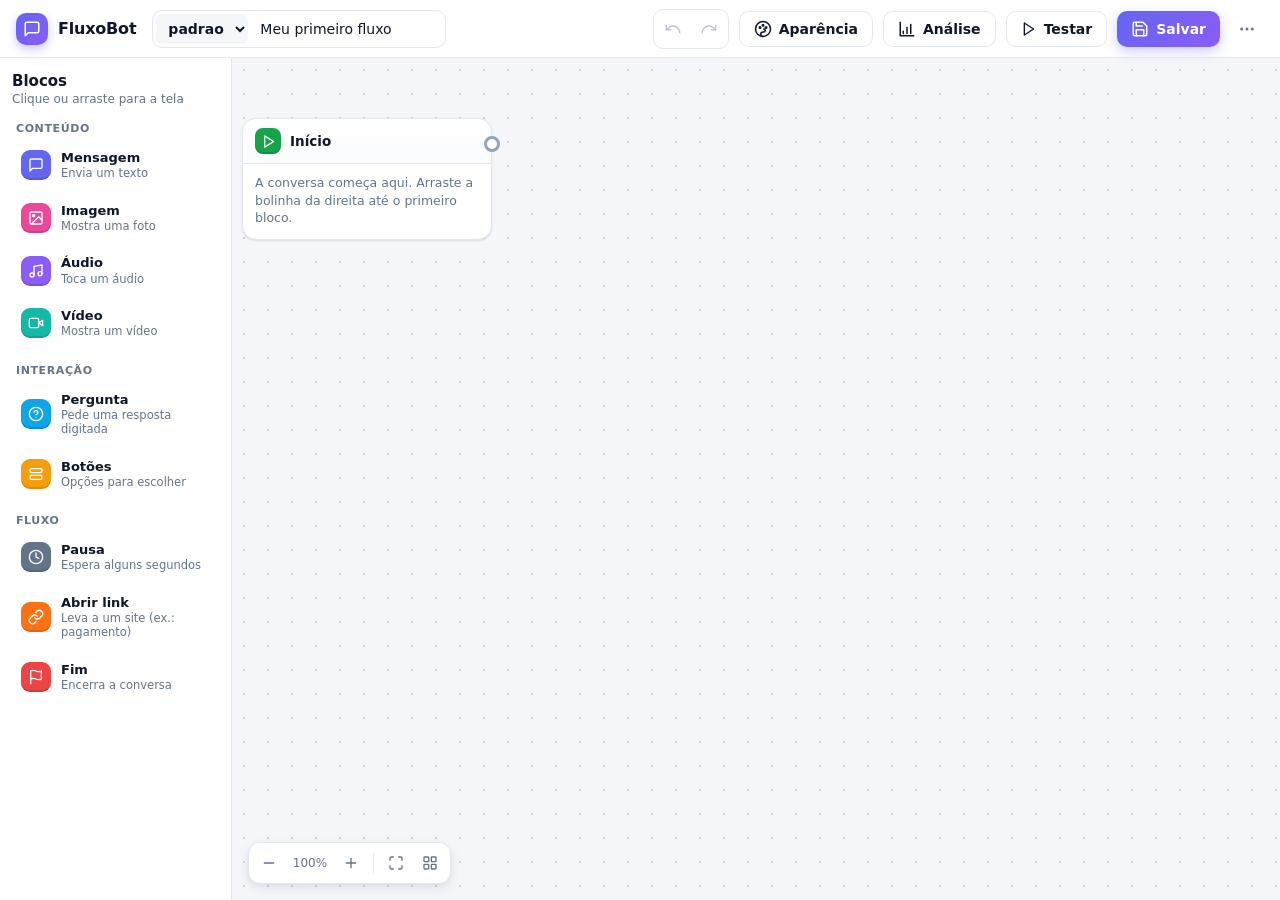
==== commit a0ffcf31: "feat: analise por bloco (funil), trilha por visitante, compactacao de imagens no envio; script v3; r" ====
--- a/index.html
+++ b/index.html
@@ -25,6 +25,7 @@
       <button type="button" id="btn-refazer" class="ico" title="Refazer (Ctrl+Y)"></button>
     </div>
     <button type="button" id="btn-tema" class="sec"></button>
+    <button type="button" id="btn-analise" class="sec" title="Onde as pessoas saem da conversa"></button>
     <button type="button" id="btn-testar" class="sec"></button>
     <button type="button" id="btn-salvar" class="prim"></button>
     <button type="button" id="btn-menu" class="ico" title="Mais opções"></button>
@@ -52,6 +53,7 @@
     </main>
 
     <aside id="tema"></aside>
+    <aside id="analise"></aside>
     <aside id="teste">
       <div class="topo-painel">
         <span>Teste do chat</span>
@@ -83,6 +85,7 @@
       icone("btn-desfazer", "desfazer");
       icone("btn-refazer", "refazer");
       icone("btn-tema", "paleta", "Aparência");
+      icone("btn-analise", "grafico", "Análise");
       icone("btn-testar", "testar", "Testar", 16);
       icone("btn-salvar", "salvar", "Salvar");
       icone("btn-menu", "mais");
@@ -97,5 +100,6 @@
   <script src="editor.js"></script>
   <script src="bots.js"></script>
   <script src="tema.js"></script>
+  <script src="analise.js"></script>
 </body>
 </html>
--- a/estilo.css
+++ b/estilo.css
@@ -13,6 +13,9 @@
 .fc-entrada input { flex: 1; padding: 10px 12px; border: 1px solid var(--borda); border-radius: 10px; font-size: 15px; }
 .fc-entrada button { background: var(--fc-btn-bg, var(--cor)); color: var(--fc-btn-cor, #fff); border: 0; padding: 10px 16px; border-radius: 10px; font-size: 15px; cursor: pointer; }
 .fc-botoes { display: flex; flex-wrap: wrap; gap: 8px; }
+.fc-msgs .fc-botoes { align-self: flex-end; justify-content: flex-end; max-width: 92%; margin-top: 2px; }
+.fc-entrada:empty { display: none; }
+.fc-entrada { padding-bottom: calc(12px + env(safe-area-inset-bottom, 0px)); }
 .fc-botoes button { background: var(--fc-btn-bg, #fff); color: var(--fc-btn-cor, var(--cor)); border: 2px solid var(--fc-btn-bg, var(--cor)); padding: 10px 16px; border-radius: 10px; font-size: 15px; cursor: pointer; }
 .fc-botoes button:hover { background: var(--fc-btn-bg, var(--cor)); color: var(--fc-btn-cor, #fff); filter: brightness(.92); }
 
@@ -21,6 +24,30 @@
 .fc-midia img, .fc-midia video { display: block; max-width: 100%; max-height: 420px; border-radius: 12px; }
 .fc-midia audio { display: block; width: 260px; max-width: 100%; }
 .fc-embed { display: block; width: 100%; min-width: 240px; aspect-ratio: 16 / 9; border: 0; border-radius: 12px; }
+/* visualização única (estilo WhatsApp) */
+.fc-chat { position: relative; }
+/* player de áudio estilo WhatsApp */
+.fc-audio { display: flex; align-items: center; gap: 8px; width: 270px; max-width: 100%; padding: 6px 8px; box-sizing: border-box; }
+.fc-audio audio { display: none; }
+.fc-vel { flex: none; min-width: 42px; border: 0; border-radius: 999px; padding: 6px 8px; background: rgba(0,0,0,.12); color: inherit; font: inherit; font-size: 13px; font-weight: 600; cursor: pointer; }
+.fc-play { flex: none; width: 28px; height: 28px; border: 0; padding: 0; background: none; color: var(--fc-btn-bg, var(--cor)); cursor: pointer; position: relative; }
+.fc-play::before { content: ""; position: absolute; left: 8px; top: 4px; border-left: 16px solid currentColor; border-top: 10px solid transparent; border-bottom: 10px solid transparent; }
+.fc-play.fc-tocando::before { left: 5px; top: 4px; width: 5px; height: 20px; border: 0; background: currentColor; box-shadow: 10px 0 0 currentColor; }
+.fc-meio { flex: 1; min-width: 0; }
+.fc-ondas { position: relative; display: flex; align-items: center; gap: 2px; height: 28px; cursor: pointer; touch-action: none; }
+.fc-ondas i { flex: 1; min-width: 2px; border-radius: 2px; background: rgba(0,0,0,.25); }
+.fc-ondas i.fc-feita { background: var(--fc-btn-bg, var(--cor)); }
+.fc-bolinha { position: absolute; top: 50%; width: 12px; height: 12px; margin: -6px 0 0 -6px; border-radius: 50%; background: var(--fc-btn-bg, var(--cor)); pointer-events: none; }
+.fc-tempo { margin-top: 2px; font-size: 12px; opacity: .7; }
+.fc-unica { display: flex; align-items: center; gap: 8px; padding: 10px 14px; }
+.fc-unica-btn { display: flex; align-items: center; gap: 8px; background: none; border: 0; padding: 0; font: inherit; color: inherit; cursor: pointer; font-weight: 600; }
+.fc-unica-btn svg, .fc-aberta svg { flex: none; }
+.fc-aberta { opacity: .65; font-style: italic; }
+.fc-aberta svg circle { stroke-dasharray: 3 3; }
+.fc-visor { position: absolute; inset: 0; z-index: 10; display: flex; align-items: center; justify-content: center; padding: 48px 12px 12px; background: rgba(0, 0, 0, .92); }
+.fc-visor img, .fc-visor video { max-width: 100%; max-height: 100%; border-radius: 8px; }
+.fc-visor .fc-embed { max-width: 100%; }
+.fc-visor-fechar { position: absolute; top: 10px; right: 12px; width: 36px; height: 36px; border: 0; border-radius: 50%; background: rgba(255, 255, 255, .15); color: #fff; font-size: 18px; cursor: pointer; }
 .fc-link { display: inline-block; padding: 10px 16px; background: var(--fc-btn-bg, var(--cor)); color: var(--fc-btn-cor, #fff); border-radius: 10px; text-decoration: none; font-weight: 600; }
 
 /* "digitando..." */
@@ -28,6 +55,8 @@
 .fc-digitando span { width: 7px; height: 7px; border-radius: 50%; background: #8b8fa8; animation: fc-pulo 1s infinite ease-in-out; }
 .fc-digitando span:nth-child(2) { animation-delay: .15s; }
 .fc-digitando span:nth-child(3) { animation-delay: .3s; }
+.fc-gravando { display: flex; align-items: center; padding: 10px 14px; color: #e53935; animation: fc-grava 1s infinite ease-in-out; }
+@keyframes fc-grava { 0%, 100% { opacity: 1; } 50% { opacity: .25; } }
 @keyframes fc-pulo { 0%, 60%, 100% { transform: translateY(0); opacity: .5; } 30% { transform: translateY(-4px); opacity: 1; } }
 
 /* Barra de contato (topo) */
@@ -39,5 +68,5 @@
 .fc-acoes { display: flex; gap: 18px; align-items: center; }
 
 /* Página do chat */
-body.pagina-chat { height: 100vh; margin: 0; }
+body.pagina-chat { height: 100vh; height: 100dvh; margin: 0; }
 body.pagina-chat #chat { height: 100%; max-width: 520px; margin: 0 auto; }
--- a/editor.css
+++ b/editor.css
@@ -152,7 +152,7 @@
 #conversa { flex: 1; min-height: 0; }
 #tema .secao { padding: 14px; border-bottom: 1px solid var(--borda); display: flex; flex-direction: column; gap: 10px; }
 #tema h3 { margin: 0; font-size: 11px; color: var(--texto-2); text-transform: uppercase; letter-spacing: .6px; }
-#tema .modelos { display: flex; gap: 8px; }
+#tema .modelos { display: grid; grid-template-columns: 1fr 1fr; gap: 8px; }
 #tema .modelos button { flex: 1; padding: 12px; border: 1.5px solid var(--borda); background: #fff; border-radius: 10px; font-weight: 600; }
 #tema .modelos button:hover { border-color: var(--acento); background: var(--acento-suave); }
 #tema label { font-size: 12px; color: var(--texto-2); display: block; margin-bottom: 4px; }
@@ -202,7 +202,7 @@
 @media (max-width: 1100px) {
   .dica-atalhos { display: none; }
   .seletor-bot input { width: 130px; }
-  #btn-tema span, #btn-testar span { display: none; }
+  #btn-tema span, #btn-testar span, #btn-analise span { display: none; }
 }
 @media (max-width: 820px) {
   #paleta { display: none; }
@@ -210,3 +210,52 @@
   #tema, #teste { position: absolute; right: 0; top: 58px; bottom: 0; z-index: 15; box-shadow: var(--sombra-3); }
   .marca-nome { display: none; }
 }
+
+/* Opção de botão sem ligação: borda tracejada laranja (a conversa pararia ali) */
+.opcao .porta.saida:not(.ligada) { border-color: #f59e0b; border-style: dashed; background: #fffbeb; }
+
+/* ---------- Painel Análise ---------- */
+#analise { flex: none; width: 360px; display: none; flex-direction: column; background: var(--superficie); border-left: 1px solid var(--borda); overflow-y: auto; min-height: 0; }
+#analise.aberto { display: flex; }
+#analise .topo { display: flex; align-items: center; justify-content: space-between; padding: 12px 14px; font-weight: 700; border-bottom: 1px solid var(--borda); background: var(--superficie); position: sticky; top: 0; z-index: 2; }
+#analise .acoes-painel button { width: 30px; height: 30px; display: grid; place-items: center; border: 0; background: transparent; border-radius: 8px; color: var(--texto-2); }
+#analise .acoes-painel button:hover { background: var(--bg); color: var(--texto); }
+#analise .secao { padding: 14px; border-bottom: 1px solid var(--borda); display: flex; flex-direction: column; gap: 8px; }
+#analise h3 { margin: 0; font-size: 11px; color: var(--texto-2); text-transform: uppercase; letter-spacing: .6px; }
+#analise .interruptor { display: flex; align-items: center; gap: 8px; font-size: 13px; cursor: pointer; margin: 0; }
+.analise-msg { margin: 16px 14px; padding: 12px 14px; border-radius: 10px; background: var(--acento-suave); color: #3730a3; line-height: 1.5; font-size: 13px; }
+.analise-msg.erro { background: #fff1f2; color: #9f1239; }
+.nota { margin: 0; font-size: 12px; color: var(--texto-2); line-height: 1.45; }
+.cartoes { display: grid; grid-template-columns: 1fr 1fr; gap: 8px; }
+.cartao { display: flex; flex-direction: column; gap: 1px; padding: 10px 12px; border: 1px solid var(--borda); border-radius: 12px; background: #fafbff; }
+.cartao strong { font-size: 22px; letter-spacing: -.5px; }
+.cartao span { font-size: 12px; color: var(--texto-2); }
+.cartao small { font-size: 11px; color: var(--texto-2); opacity: .8; }
+.dica-analise { padding: 10px 12px; border-radius: 10px; font-size: 12.5px; line-height: 1.5; border: 1px solid var(--borda); background: #f8fafc; }
+.dica-analise.alerta { background: #fff1f2; border-color: #fecdd3; color: #9f1239; }
+.dica-analise.dica { background: #fff7ed; border-color: #fed7aa; color: #9a3412; }
+.dica-analise.info { background: var(--acento-suave); border-color: #dbe0ff; color: #3730a3; }
+.fn-linha { display: flex; flex-direction: column; gap: 5px; width: 100%; padding: 7px 8px; border: 1px solid transparent; border-radius: 9px; background: transparent; text-align: left; }
+.fn-linha:hover { background: var(--bg); border-color: var(--borda); }
+.fn-topo { display: flex; align-items: center; gap: 8px; font-size: 12.5px; }
+.fn-idx { width: 20px; flex: none; font-size: 11px; color: var(--texto-2); text-align: right; }
+.fn-texto { flex: 1; min-width: 0; white-space: nowrap; overflow: hidden; text-overflow: ellipsis; }
+.fn-num { font-weight: 700; font-size: 12px; }
+.fn-saida { min-width: 52px; padding: 1px 7px; border-radius: 999px; font-size: 11px; font-weight: 700; text-align: center; white-space: nowrap; }
+.fn-saida.baixo, .metrica.baixo { background: #ecfdf5; color: #047857; }
+.fn-saida.medio, .metrica.medio { background: #fff7ed; color: #c2410c; }
+.fn-saida.alto, .metrica.alto { background: #fff1f2; color: #be123c; }
+.fn-saida.vazio, .metrica.vazio { background: #f1f5f9; color: #64748b; }
+.fn-barra { height: 6px; border-radius: 999px; background: #eef0f6; overflow: hidden; }
+.fn-barra i { display: block; height: 100%; border-radius: 999px; background: linear-gradient(90deg, var(--acento), var(--acento-2)); }
+.rotulo-botao { margin-top: 6px; font-size: 12px; font-weight: 600; }
+.op-linha { display: flex; justify-content: space-between; font-size: 12.5px; margin-top: 4px; }
+.tabela { display: flex; flex-direction: column; gap: 4px; }
+.tab-linha { display: grid; grid-template-columns: 1fr auto auto; gap: 10px; font-size: 12.5px; padding: 5px 2px; border-bottom: 1px dashed var(--borda); }
+.dias { display: flex; align-items: flex-end; gap: 4px; height: 96px; padding-top: 6px; }
+.dia { flex: 1; display: flex; flex-direction: column; align-items: center; justify-content: flex-end; gap: 3px; }
+.dia i { width: 100%; max-width: 18px; border-radius: 4px 4px 0 0; background: linear-gradient(180deg, var(--acento-2), var(--acento)); }
+.dia span { font-size: 10px; color: var(--texto-2); }
+/* Selo de análise embaixo de cada bloco do fluxo */
+.no .metrica { position: absolute; left: 0; bottom: -29px; padding: 3px 10px; border-radius: 999px; font-size: 11.5px; font-weight: 700; white-space: nowrap; border: 1px solid rgba(0, 0, 0, .06); box-shadow: var(--sombra-1); }
+@media (max-width: 820px) { #analise { position: absolute; right: 0; top: 58px; bottom: 0; z-index: 15; box-shadow: var(--sombra-3); } }
